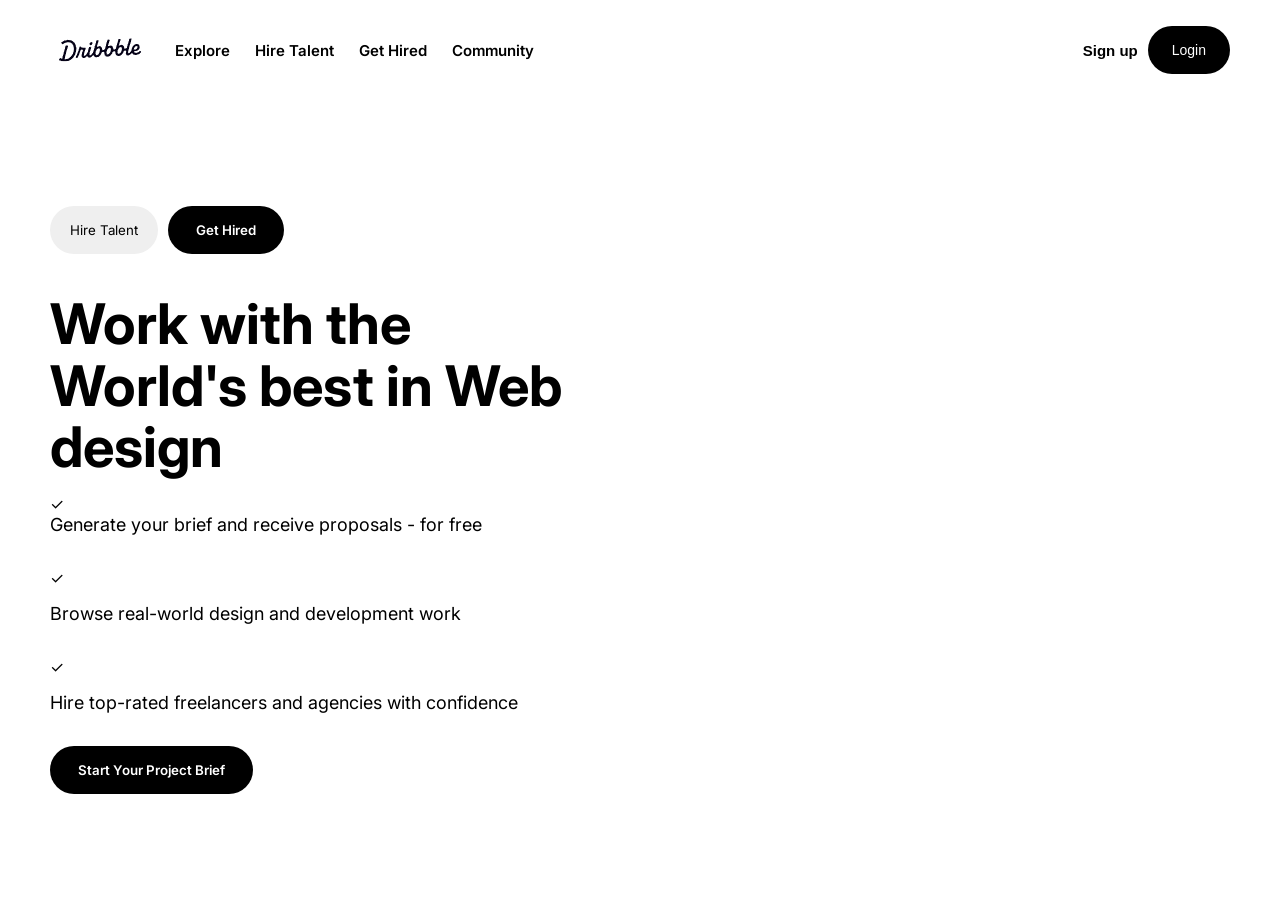
==== Day-16 More in CSS/index.html @ d34e6eb3 "Initial commit" ====
<!-- Dribbble Website -->
<!DOCTYPE html>
<html lang="en">
<head>
    <meta charset="UTF-8">
    <meta name="viewport" content="width=device-width, initial-scale=1.0">
    <title>Dribbble - Discover the World's Top Designers & Creative Professtionals</title>
    <link rel="shortcut icon" href="https://encrypted-tbn0.gstatic.com/images?q=tbn:ANd9GcTDxE_WTWl3YduiRkZksO0opHye8bltlHmM7g&s" type="image/x-icon">
    <link rel="stylesheet" href="style.css">
    <link href="https://fonts.googleapis.com/css2?family=Inter:wght@400;500;600;700;800&display=swap" rel="stylesheet">
</head>
<body>
    <div class="navbar">
        <div class="left">
        <img src="./dribbble.png" alt="">
        <a href="">Explore</a>
        <a href="">Hire Talent</a>
        <a href="">Get Hired</a>
        <a href="">Community</a>
        </div>
        <div class="right">
        <button class="signup">Sign up</button>
        <button class="login">Login</button>
        </div>
    </div>

    <div class="mainpage">
        <div class="leftcontent">
        <div class="topbuttons">
        <button class="hire">Hire Talent</button>
        <button class="gethired">Get Hired</button>
        </div>
        <div class="features">
        <h1>Work with the World's best in Web design </h1>
        <div class="feature">
    <span>✓</span>
    <p>Generate your brief and receive proposals - for free</p>
    </div>
    <span>✓</span>
        <p>Browse real-world design and development work</p>
        <span>✓</span>
        <p>Hire top-rated freelancers and agencies with confidence</p>
        <button>Start Your Project Brief</button>
        </div>
        </div>
        <div class="rightcontent">
        <video
        src="https://cdn.dribbble.com/uploads/70016/original/85dcc70381b37c5eca60d51bb13c4885.mp4?1779309228"
        autoplay
        muted
        loop
        playsinline>
    </video>
</div>
    </div>

    <div class="search">

    </div>
</body>
</html>
---- Day-16 More in CSS/style.css ----
/* === Global Reset === */
*{
    margin:0;
    padding:0;
    box-sizing:border-box;
    font-family:'Inter', sans-serif;
}

/* === Full Page Setup === */
html, body {
  width: 100%;
  height: 100%;
}
.navbar{
    display: flex;
    text-align: center;
    justify-content: space-between;
    align-items: center;
    height: 100px;
    padding: 0 50px;
}
.left{
    display: flex;
    align-items: center;
    gap: 25px;
}
.left h2{
    margin-right: 50px;
}
.right{
    display: flex;
    gap:10px;
}
.navbar a{
    font-size: 15px;
    font-weight: 600;
    text-decoration: none;
    color: black;
    font-size: 15px;
}   
.navbar button{
    border: none;
    font-family: Arial, Helvetica, sans-serif;
}
.login{
    background-color: black;
    color: white;
    padding: 16px 24px;
    font-size: 14px;;
    border-radius: 999px;
}
.signup{
    background: transparent;
    font-size: 15px;
    font-weight: 600;
}

/* MainPage */
.mainpage{
    display:flex;
    justify-content: space-between;
    align-items: center;
    padding: 50px;
    min-height:calc(100vh - 100px);
}
.leftcontent{
    width: 45%;
    display:flex;
    flex-direction: column;
    gap: 20px;
}
.leftcontent h1{
    font-size: 56px;
    line-height: 1.1;
    font-weight: 700;
    max-width: 600px;
}
.topbuttons{
    display:flex;
    gap:10px;
}
.gethired{
    background:black;
    color:white;
}
.topbuttons button{
    border: none;
    padding: 12px 20px;
    border-radius: 999px;
}
.features{
    margin-top: 20px;
    display: flex;
    flex-direction: column;
    gap:15px;
}
.features p{
    margin-bottom: 18px;
    font-size:18px;
}
.leftcontent button:last-child{
    width:fit-content;
    background: black;
    color: white;
    border: none;
    padding:16px 28px;
    border-radius:999px;
    font-weight: 600;
}
.rightcontent{
    width:50%;
    display:flex;
    justify-content:center;
    align-items:center;
}

.rightcontent video{
    width:100%;
    max-width:650px;
    border-radius:24px;
    object-fit:cover;
}
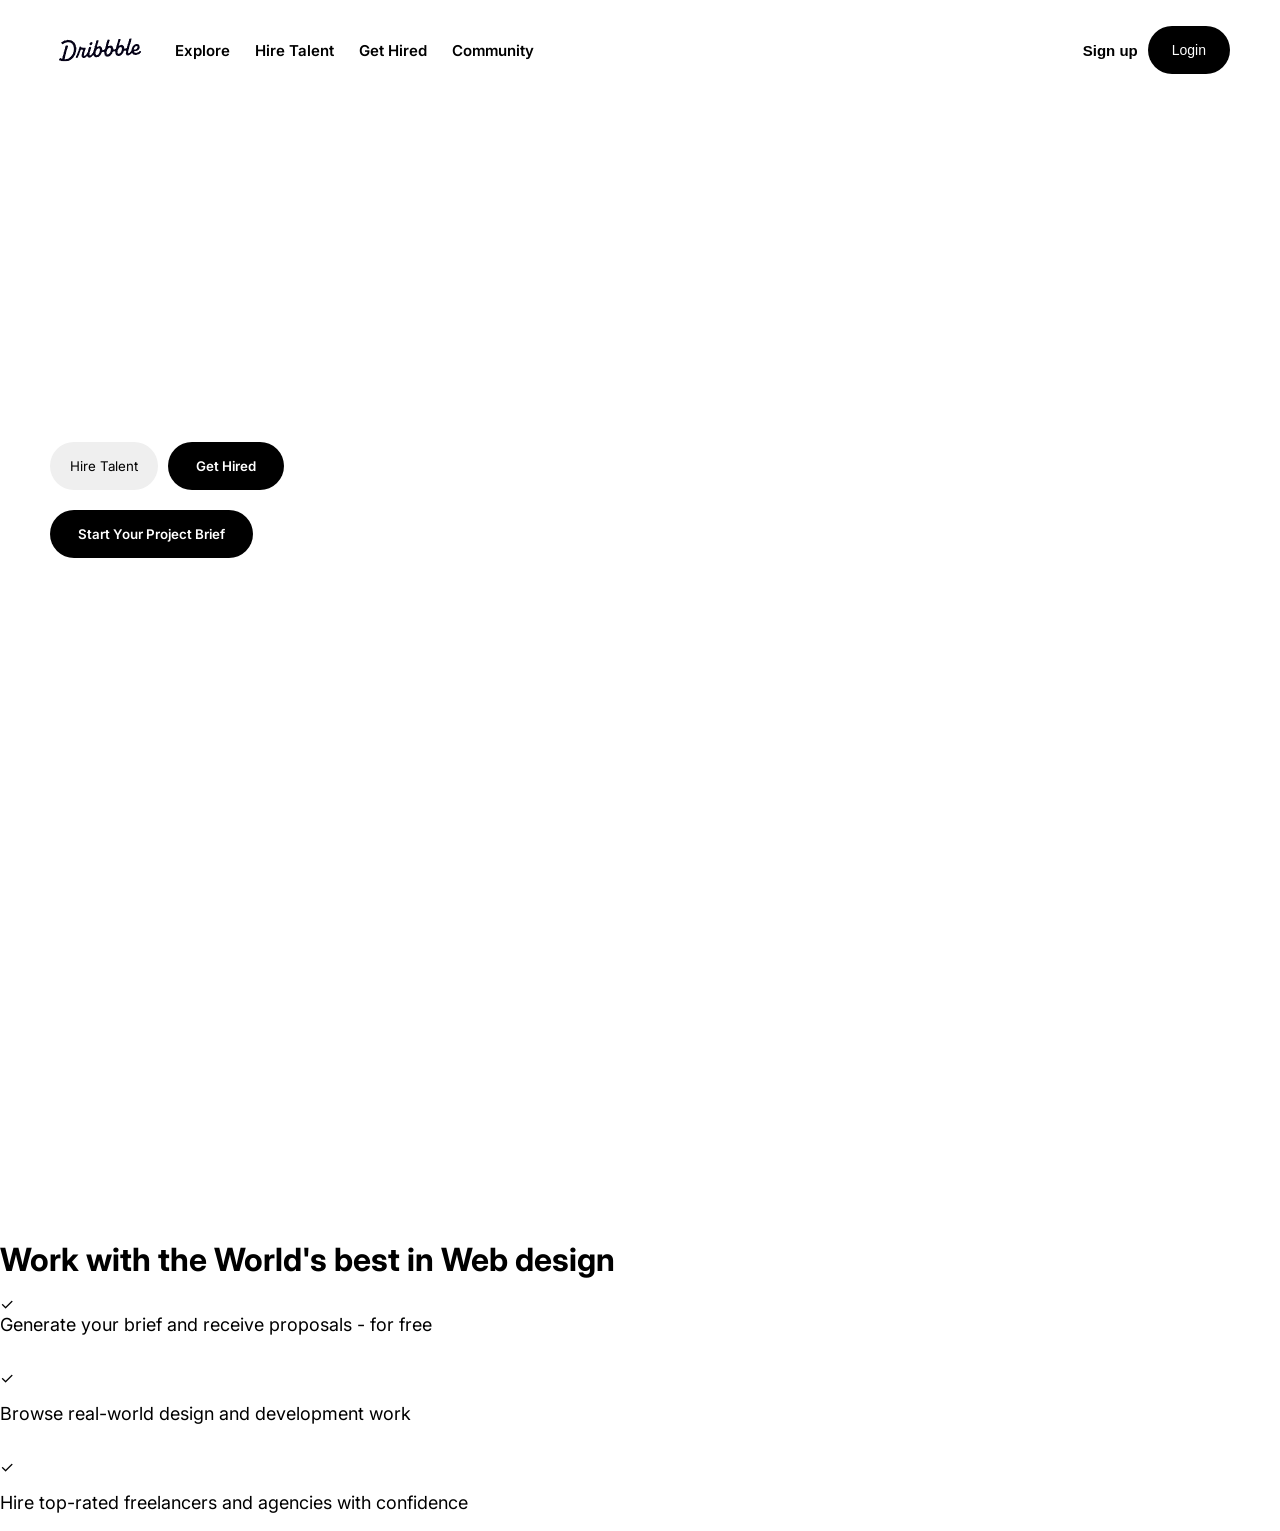
==== commit be7660c6: "Add Day 15 files" ====
--- a/Day-16 More in CSS/index.html
+++ b/Day-16 More in CSS/index.html
@@ -30,16 +30,7 @@
         <button class="hire">Hire Talent</button>
         <button class="gethired">Get Hired</button>
         </div>
-        <div class="features">
-        <h1>Work with the World's best in Web design </h1>
-        <div class="feature">
-    <span>✓</span>
-    <p>Generate your brief and receive proposals - for free</p>
-    </div>
-    <span>✓</span>
-        <p>Browse real-world design and development work</p>
-        <span>✓</span>
-        <p>Hire top-rated freelancers and agencies with confidence</p>
+        
         <button>Start Your Project Brief</button>
         </div>
         </div>
@@ -58,4 +49,13 @@
 
     </div>
 </body>
-</html>+</html><div class="features">
+        <h1>Work with the World's best in Web design </h1>
+        <div class="feature">
+    <span>✓</span>
+    <p>Generate your brief and receive proposals - for free</p>
+    </div>
+    <span>✓</span>
+        <p>Browse real-world design and development work</p>
+        <span>✓</span>
+        <p>Hire top-rated freelancers and agencies with confidence</p>
